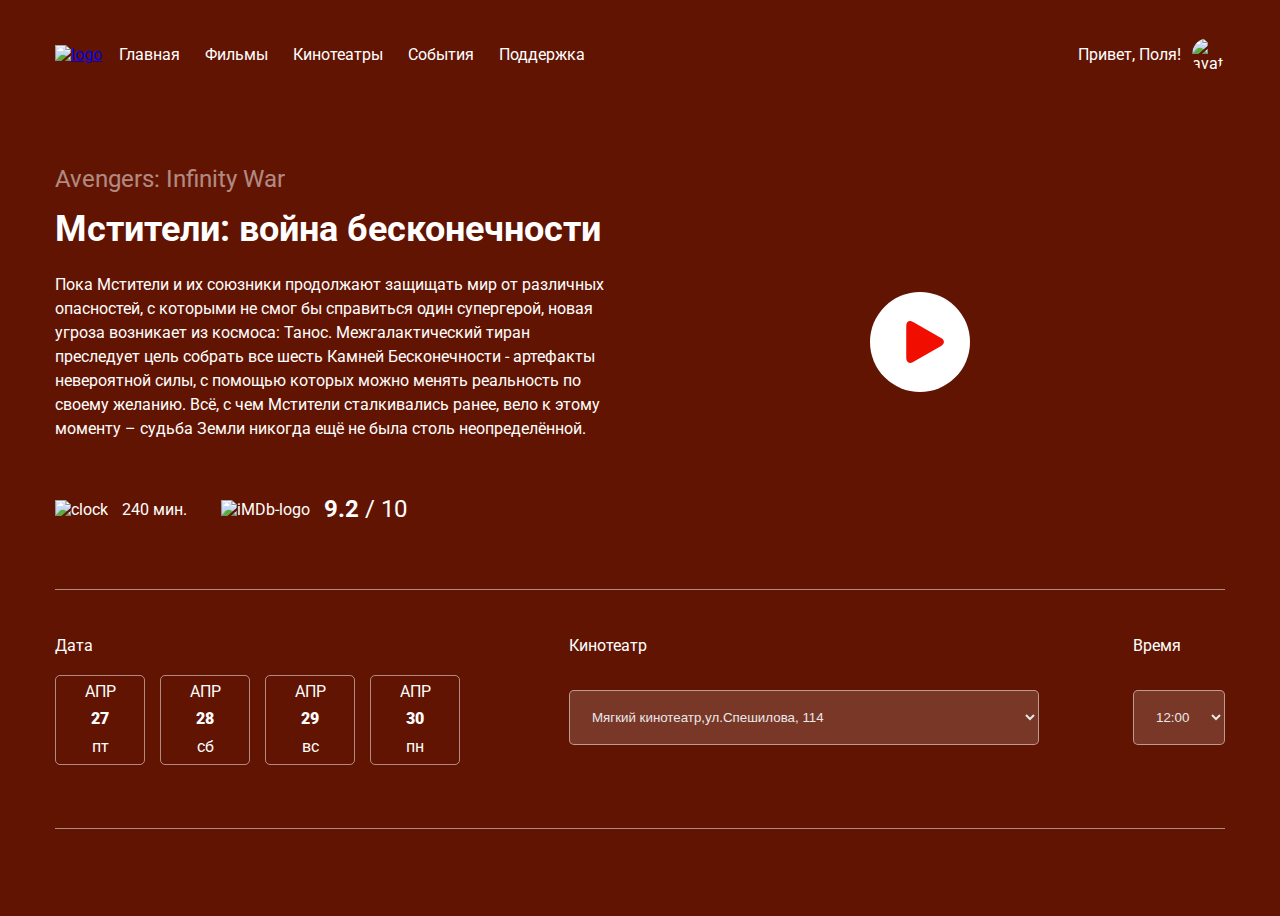
==== Кинотеатр/index.html @ 3fa56721 "Создали проект, написали код для шапки" ====
<!DOCTYPE html>
<html lang="en">
<head>
	<meta charset="UTF-8">
    <meta name="viewport" content="width=device-width, initial-scale=1.0">
    <title>Online Cinema</title>
    <link rel="stylesheet" href="CSS/style.css">
    <link rel="stylesheet" href="CSS/Normalize.css">
    <link rel="preconnect" href="https://fonts.googleapis.com">
    <link rel="preconnect" href="https://fonts.gstatic.com" crossorigin>
    <link href="https://fonts.googleapis.com/css2?family=Roboto&display=swap" rel="stylesheet">
</head>
<body>
    <header class="header">
        <div class="navbar container">
	    <a href="/">
                <img src="IMG/logo.png" alt="logo">
            </a>

            <nav class="nav">
                <ul class="menu">
                    <li class="menu-item">
                    	<a href="#" class="menu-link">Главная</a>
                    </li>
                    <li class="menu-item">
                    	<a href="#" class="menu-link">Фильмы</a>
                    </li>
                    <li class="menu-item">
                    	<a href="#" class="menu-link">Кинотеатры</a>
                    </li>
                    <li class="menu-item">
                    	<a href="#" class="menu-link">События</a>
                    </li>
                    <li class="menu-item">
                    	<a href="#" class="menu-link">Поддержка</a>
                    </li>
                </ul>
            </nav>
            <div class="user">
            	<span class="">Привет, Поля!</span>
                <img class="avatar"src="IMG/мой_фотыч.jpg" alt="avatar">
            </div>
	</div>
	<!-- /.navbar -->
	<div class="film container">
	    <div class="film-info">
	        <small class="film-title-small"> Avengers: Infinity War</small>
		<h1 class="film-title">Мстители: война бесконечности</h1>
		<p  class="film-description">
		    Пока Мстители и их союзники продолжают защищать мир от различных опасностей, с которыми не смог бы справиться один супергерой, новая угроза возникает из космоса: Танос. Межгалактический тиран преследует цель собрать все шесть Камней Бесконечности - артефакты невероятной силы, с помощью которых можно менять реальность по своему желанию. Всё, с чем Мстители сталкивались ранее, вело к этому моменту – судьба Земли никогда ещё не была столь неопределённой.
		</p>
		<div class="film-details">
		    <div class="time">
			<img src="IMG/clock.svg" alt="clock" class="time-icon"/>
			<span class="time-counter">240 мин.</span>
		    </div>
		    <div class="rating">
			<img src="IMG/iMBb.png" alt="iMDb-logo" class="rating-icon">
			<span class="rating-counter">
			<strong class="rating-current">9.2</strong> / 10
			</span>
		    </div>
		</div>
	    </div>
	    <!-- /.film-info -->

	    <a href="#" class="film-trailer">
		<svg width="100" height="100" viewBox="0 0 100 100" fill="none" xmlns="http://www.w3.org/2000/svg">
<circle cx="50" cy="50" r="50" fill="white"/>
<g clip-path="url(#clip0_1_158)">
<path d="M43.0758 30.0033C39.3071 27.8416 36.2518 29.6125 36.2518 33.9556V66.0059C36.2518 70.3533 39.3071 72.1219 43.0758 69.9623L71.0893 53.8967C74.8592 51.7342 74.8592 48.2306 71.0893 46.0686L43.0758 30.0033Z" fill="#F20D01"/>
</g>
<defs>
<clipPath id="clip0_1_158">
<rect width="41.8013" height="41.8013" fill="white" transform="translate(34.1837 29.0816)"/>
</clipPath>
</defs>
</svg>

	    </a>
	</div>
	<!-- /.film -->
	<div class="session container">
	    <div class="session-date">
			<span class="session-label">Дата</span>
			<div class="session-date-block">
				<div class="session-date-item">
					<span class="session-month">АПР</span>
					<span class="session-day">27</span>
					<span class="session-week">пт</span>
				</div>
				<div class="session-date-item">
					<span class="session-month">АПР</span>
					<span class="session-day">28</span>
					<span class="session-week">сб</span>
				</div>
				<div class="session-date-item">
					<span class="session-month">АПР</span>
					<span class="session-day">29</span>
					<span class="session-week">вс</span>
				</div>
				<div class="session-date-item">
					<span class="session-month">АПР</span>
					<span class="session-day">30</span>
					<span class="session-week">пн</span>
				</div>
			</div>
		</div>
		<!-- /.date -->
		<div class="session-sinema">
			<span class="session-label">Кинотеатр</span>
			<select class="select select-cinema" name="cinema">
				<option value="Мягкий кинотеатр,ул.Спешилова, 114">
					Мягкий кинотеатр,ул.Спешилова, 114
				</option>
				<option value="Киномакс, ул. Мира, 41/1">
					Киномакс, ул. Мира, 41/1
				</option>
				<option value=" 7D Avatar, ш. Космонавтов, 162Б">
                    7D Avatar, ш. Космонавтов, 162Б
				</option>
			</select>
		</div>
		<!-- /.sinema -->
		<div class="session-time">
			<span class="session-label">Время</span>
			<select class="select select-time" name="time">
				<option value="12:00">12:00</option>
				<option value="16:30">16:30</option>
				<option value="17:30">17:30</option>
				<option value="22:00">22:00</option>
			</select>
		</div>
		<!-- /.session-time -->
	</div>
	<!-- /.session -->
    </header>
</body>
</html>
---- Кинотеатр/CSS/style.css ----
* {
    box-sizing: border-box;
}

body {
    background-color: #621402;
    font-family: 'Roboto', sans-serif;
    color: #fff;
}
.container {
    max-width: 1170px;
    margin: auto;
}
.header {
    min-height: 100vh;
    background: linear-gradient(180deg, rgba(98, 20, 2, 0.31) 0%, #621402 85.62%),
    url('../IMG/bg.jpg') no-repeat center top / cover;
}
.navbar {
    display: flex;
    align-items: center;
    padding-top: 30px;
    padding-bottom: 30px;
}
.menu {
    list-style-type: none;
    display: flex;
    margin: 0;
    padding-left: 17px;
}
.menu-item {
    margin-right: 25px;
}
.menu-link {
    text-decoration: none;
    color: white
}
.user {
    margin-left: auto;
    color: #fff;
    display: flex;
    align-items: center;
}
.avatar{
    width: 33px;
    height: 33px;
    border-radius: 50%;
    margin-left: 11px;
}
.film {
    margin-top: 60px;
    color: #fff;
}
.film-title-small {
    opacity: 0.5;
    font-size: 24px;
    line-height: 150%;
}
.film-title {
    font-size: 36px;
    line-height: 42px;
    margin-top: 11px;
    margin-bottom: 23px;
}
.film-description {
    font-size: 16px;
    line-height: 150%;
    max-width: 560px;
}
.film {
    display: flex;
    align-items: center;
}
.film-trailer{
    margin: auto;
}
.film-details{
    margin-top: 50px;
    display: flex;
    align-items: center;
}
.time {
    display: flex;
    align-items: center;
}
.time-icon {
    margin-right: 14px;
}
.rating{
    display: flex;
    align-items: center;
    margin-left: 34px;
}
.rating-counter{
    font-size: 24px;
    line-height: 150%;
}
.rating-icon {
    margin-right: 14px;
}
.session {
    margin-top: 62px;
    padding-top: 46px;
    padding-bottom: 63px;
    border-top: 1px solid rgba(255, 255, 255, 0.5);
    border-bottom: 1px solid rgba(255, 255, 255, 0.5);
    display: flex;
    justify-content: space-between;
    align-items: flex-start;
}
.session-label {
    display: block;
    margin-bottom: 20px;
}
.session-date-block {
    display: flex;
}
.session-date-item {
    cursor: pointer;
    display: flex;
    flex-direction: column;
    border: 1px solid rgba(255, 255, 255, 0.5);
    border-radius: 5px;
    text-align: center;
    width: 90px;
    height: 90px;
    align-items: center;
    justify-content: center;
    margin-right: 15px;
    transition: background-color 0.3s;
}
.session-month {
    font-size: 16px;
    line-height: 19px;
}
.session-day {
    font-weight: 900;
    font-style: 30px;
    line-height: 35px;
}
.session-week {
    font-style: 19px;
    line-height: 22px;
}
.session-date-item:hover {
    background-color: #fe8e05;
    color: #621402;
}
.select:hover {
    color: #d4d4d4;
}
.select {
    background: rgba(255, 255, 255, 0.15);
    border: 1px solid rgba(255, 255, 255, 0.5);
    border-radius: 5px;
    color: #e9e9e9;
    padding: 18px;
    cursor: pointer;
    margin-top: 15px;
}
.select-cinema {
    min-width: 470px;
}
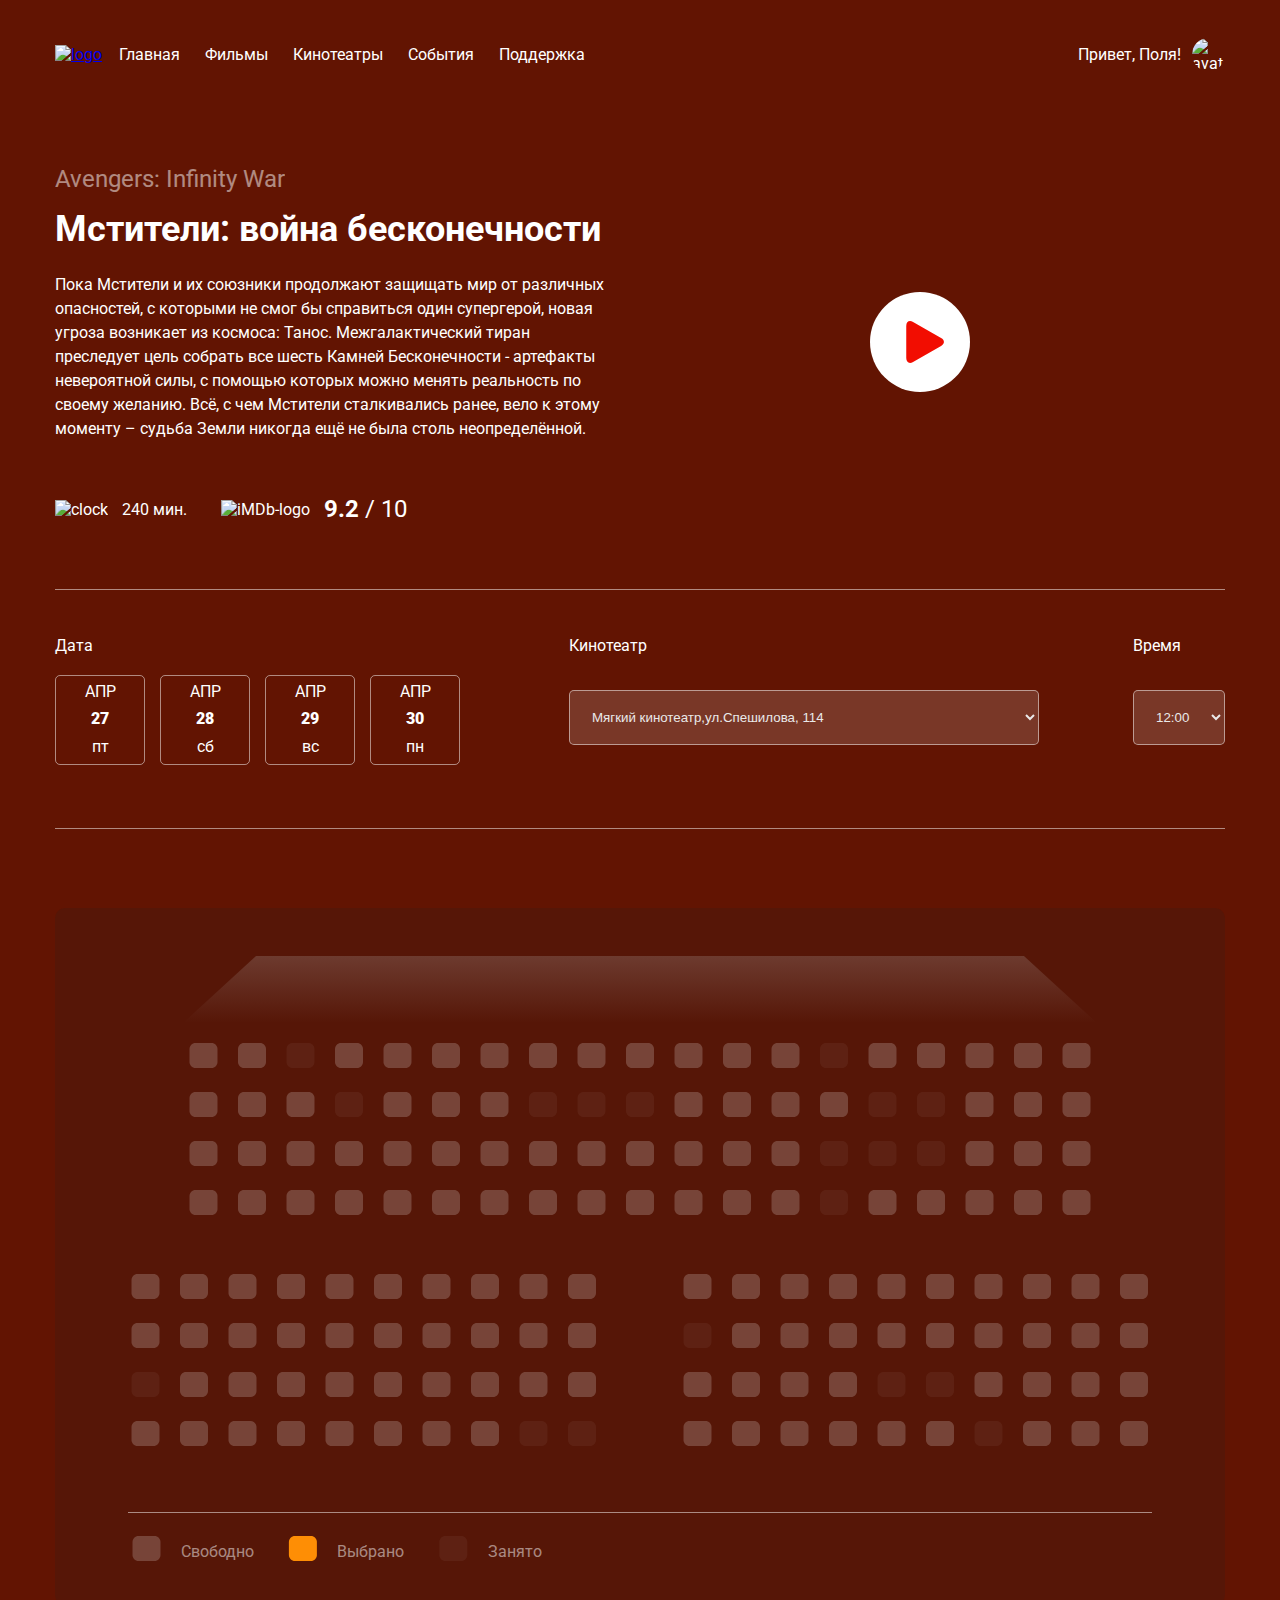
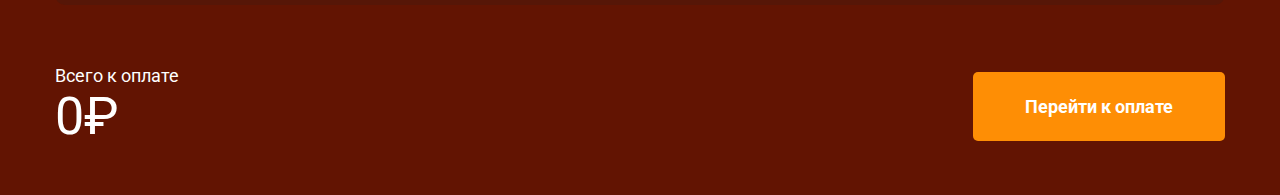
==== commit 39a439d6: "Add files via upload" ====
--- a/Кинотеатр/index.html
+++ b/Кинотеатр/index.html
@@ -14,7 +14,7 @@
     <header class="header">
         <div class="navbar container">
 	    <a href="/">
-                <img src="IMG/logo.png" alt="logo">
+                <img src="IMG/logo.svg" alt="logo">
             </a>
 
             <nav class="nav">
@@ -135,5 +135,221 @@
 	</div>
 	<!-- /.session -->
     </header>
+	<div class="scheme container">
+		<svg class="scheme-svg" width="1170" height="600" viewBox="0 0 1170 600" fill="none" xmlns="http://www.w3.org/2000/svg">
+			<path class="light" d="M128 115L201.04 48H968.96L1042 115H128Z" fill="url(#paint0_linear_13_374)" />
+			<line x1="76" y1="43" x2="1094" y2="43" />
+			<path d="M140.5 135C137.186 135 134.5 137.686 134.5 141V154C134.5 157.314 137.186 160 140.5 	160H156.5C159.814 160 162.5 157.314 162.5 154V141C162.5 137.686 159.814 135 156.5 135H140.5Z" />
+			<path d="M189 135C185.686 135 183 137.686 183 141V154C183 157.314 185.686 160 189 160H205C208.314 160 211 157.314 211 154V141C211 137.686 208.314 135 205 135H189Z" />
+			<path class="booked" d="M237.5 135C234.186 135 231.5 137.686 231.5 141V154C231.5 157.314 234.186 160 237.5 160H253.5C256.814 160 259.5 157.314 259.5 154V141C259.5 137.686 256.814 135 253.5 135H237.5Z" />
+			<path d="M286 135C282.686 135 280 137.686 280 141V154C280 157.314 282.686 160 286 160H302C305.314 160 308 157.314 308 154V141C308 137.686 305.314 135 302 135H286Z" />
+			<path d="M334.5 135C331.186 135 328.5 137.686 328.5 141V154C328.5 157.314 331.186 160 334.5 160H350.5C353.814 160 356.5 157.314 356.5 154V141C356.5 137.686 353.814 135 350.5 135H334.5Z" />
+			<path d="M383 135C379.686 135 377 137.686 377 141V154C377 157.314 379.686 160 383 160H399C402.314 160 405 157.314 405 154V141C405 137.686 402.314 135 399 135H383Z" />
+			<path d="M431.5 135C428.186 135 425.5 137.686 425.5 141V154C425.5 157.314 428.186 160 431.5 160H447.5C450.814 160 453.5 157.314 453.5 154V141C453.5 137.686 450.814 135 447.5 135H431.5Z" />
+			<path d="M480 135C476.686 135 474 137.686 474 141V154C474 157.314 476.686 160 480 160H496C499.314 160 502 157.314 502 154V141C502 137.686 499.314 135 496 135H480Z" />
+			<path d="M528.5 135C525.186 135 522.5 137.686 522.5 141V154C522.5 157.314 525.186 160 528.5 160H544.5C547.814 160 550.5 157.314 550.5 154V141C550.5 137.686 547.814 135 544.5 135H528.5Z" />
+			<path d="M577 135C573.686 135 571 137.686 571 141V154C571 157.314 573.686 160 577 160H593C596.314 160 599 157.314 599 154V141C599 137.686 596.314 135 593 135H577Z" />
+			<path d="M625.5 135C622.186 135 619.5 137.686 619.5 141V154C619.5 157.314 622.186 160 625.5 160H641.5C644.814 160 647.5 157.314 647.5 154V141C647.5 137.686 644.814 135 641.5 135H625.5Z" />
+			<path d="M674 135C670.686 135 668 137.686 668 141V154C668 157.314 670.686 160 674 160H690C693.314 160 696 157.314 696 154V141C696 137.686 693.314 135 690 135H674Z" />
+			<path d="M722.5 135C719.186 135 716.5 137.686 716.5 141V154C716.5 157.314 719.186 160 722.5 160H738.5C741.814 160 744.5 157.314 744.5 154V141C744.5 137.686 741.814 135 738.5 135H722.5Z" />
+			<path class="booked" d="M771 135C767.686 135 765 137.686 765 141V154C765 157.314 767.686 160 771 160H787C790.314 160 793 157.314 793 154V141C793 137.686 790.314 135 787 135H771Z" />
+			<path d="M819.5 135C816.186 135 813.5 137.686 813.5 141V154C813.5 157.314 816.186 160 819.5 160H835.5C838.814 160 841.5 157.314 841.5 154V141C841.5 137.686 838.814 135 835.5 135H819.5Z" />
+			<path d="M868 135C864.686 135 862 137.686 862 141V154C862 157.314 864.686 160 868 160H884C887.314 160 890 157.314 890 154V141C890 137.686 887.314 135 884 135H868Z" />
+			<path d="M916.5 135C913.186 135 910.5 137.686 910.5 141V154C910.5 157.314 913.186 160 916.5 160H932.5C935.814 160 938.5 157.314 938.5 154V141C938.5 137.686 935.814 135 932.5 135H916.5Z" />
+			<path d="M965 135C961.686 135 959 137.686 959 141V154C959 157.314 961.686 160 965 160H981C984.314 160 987 157.314 987 154V141C987 137.686 984.314 135 981 135H965Z" />
+			<path d="M1013.5 135C1010.19 135 1007.5 137.686 1007.5 141V154C1007.5 157.314 1010.19 160 1013.5 160H1029.5C1032.81 160 1035.5 157.314 1035.5 154V141C1035.5 137.686 1032.81 135 1029.5 135H1013.5Z" />
+			<path d="M140.5 184C137.186 184 134.5 186.686 134.5 190V203C134.5 206.314 137.186 209 140.5 209H156.5C159.814 209 162.5 206.314 162.5 203V190C162.5 186.686 159.814 184 156.5 184H140.5Z" />
+			<path d="M189 184C185.686 184 183 186.686 183 190V203C183 206.314 185.686 209 189 209H205C208.314 209 211 206.314 211 203V190C211 186.686 208.314 184 205 184H189Z" />
+			<path d="M237.5 184C234.186 184 231.5 186.686 231.5 190V203C231.5 206.314 234.186 209 237.5 209H253.5C256.814 209 259.5 206.314 259.5 203V190C259.5 186.686 256.814 184 253.5 184H237.5Z" />
+			<path class="booked" d="M286 184C282.686 184 280 186.686 280 190V203C280 206.314 282.686 209 286 209H302C305.314 209 308 206.314 308 203V190C308 186.686 305.314 184 302 184H286Z" />
+			<path d="M334.5 184C331.186 184 328.5 186.686 328.5 190V203C328.5 206.314 331.186 209 334.5 209H350.5C353.814 209 356.5 206.314 356.5 203V190C356.5 186.686 353.814 184 350.5 184H334.5Z" />
+			<path d="M383 184C379.686 184 377 186.686 377 190V203C377 206.314 379.686 209 383 209H399C402.314 209 405 206.314 405 203V190C405 186.686 402.314 184 399 184H383Z" />
+			<path d="M431.5 184C428.186 184 425.5 186.686 425.5 190V203C425.5 206.314 428.186 209 431.5 209H447.5C450.814 209 453.5 206.314 453.5 203V190C453.5 186.686 450.814 184 447.5 184H431.5Z" />
+			<path class="booked" d="M480 184C476.686 184 474 186.686 474 190V203C474 206.314 476.686 209 480 209H496C499.314 209 502 206.314 502 203V190C502 186.686 499.314 184 496 184H480Z" />
+			<path class="booked" d="M528.5 184C525.186 184 522.5 186.686 522.5 190V203C522.5 206.314 525.186 209 528.5 209H544.5C547.814 209 550.5 206.314 550.5 203V190C550.5 186.686 547.814 184 544.5 184H528.5Z" />
+			<path class="booked" d="M577 184C573.686 184 571 186.686 571 190V203C571 206.314 573.686 209 577 209H593C596.314 209 599 206.314 599 203V190C599 186.686 596.314 184 593 184H577Z" />
+			<path d="M625.5 184C622.186 184 619.5 186.686 619.5 190V203C619.5 206.314 622.186 209 625.5 209H641.5C644.814 209 647.5 206.314 647.5 203V190C647.5 186.686 644.814 184 641.5 184H625.5Z" />
+			<path d="M674 184C670.686 184 668 186.686 668 190V203C668 206.314 670.686 209 674 209H690C693.314 209 696 206.314 696 203V190C696 186.686 693.314 184 690 184H674Z" />
+			<path d="M722.5 184C719.186 184 716.5 186.686 716.5 190V203C716.5 206.314 719.186 209 722.5 209H738.5C741.814 209 744.5 206.314 744.5 203V190C744.5 186.686 741.814 184 738.5 184H722.5Z" />
+			<path d="M771 184C767.686 184 765 186.686 765 190V203C765 206.314 767.686 209 771 209H787C790.314 209 793 206.314 793 203V190C793 186.686 790.314 184 787 184H771Z" />
+			<path class="booked" d="M819.5 184C816.186 184 813.5 186.686 813.5 190V203C813.5 206.314 816.186 209 819.5 209H835.5C838.814 209 841.5 206.314 841.5 203V190C841.5 186.686 838.814 184 835.5 184H819.5Z" />
+			<path class="booked" d="M868 184C864.686 184 862 186.686 862 190V203C862 206.314 864.686 209 868 209H884C887.314 209 890 206.314 890 203V190C890 186.686 887.314 184 884 184H868Z" />
+			<path d="M916.5 184C913.186 184 910.5 186.686 910.5 190V203C910.5 206.314 913.186 209 916.5 209H932.5C935.814 209 938.5 206.314 938.5 203V190C938.5 186.686 935.814 184 932.5 184H916.5Z" />
+			<path d="M965 184C961.686 184 959 186.686 959 190V203C959 206.314 961.686 209 965 209H981C984.314 209 987 206.314 987 203V190C987 186.686 984.314 184 981 184H965Z" />
+			<path d="M1013.5 184C1010.19 184 1007.5 186.686 1007.5 190V203C1007.5 206.314 1010.19 209 1013.5 209H1029.5C1032.81 209 1035.5 206.314 1035.5 203V190C1035.5 186.686 1032.81 184 1029.5 184H1013.5Z" />
+			<path d="M140.5 233C137.186 233 134.5 235.686 134.5 239V252C134.5 255.314 137.186 258 140.5 258H156.5C159.814 258 162.5 255.314 162.5 252V239C162.5 235.686 159.814 233 156.5 233H140.5Z" />
+			<path d="M189 233C185.686 233 183 235.686 183 239V252C183 255.314 185.686 258 189 258H205C208.314 258 211 255.314 211 252V239C211 235.686 208.314 233 205 233H189Z" />
+			<path d="M237.5 233C234.186 233 231.5 235.686 231.5 239V252C231.5 255.314 234.186 258 237.5 258H253.5C256.814 258 259.5 255.314 259.5 252V239C259.5 235.686 256.814 233 253.5 233H237.5Z" />
+			<path d="M286 233C282.686 233 280 235.686 280 239V252C280 255.314 282.686 258 286 258H302C305.314 258 308 255.314 308 252V239C308 235.686 305.314 233 302 233H286Z" />
+			<path d="M334.5 233C331.186 233 328.5 235.686 328.5 239V252C328.5 255.314 331.186 258 334.5 258H350.5C353.814 258 356.5 255.314 356.5 252V239C356.5 235.686 353.814 233 350.5 233H334.5Z" />
+			<path d="M383 233C379.686 233 377 235.686 377 239V252C377 255.314 379.686 258 383 258H399C402.314 258 405 255.314 405 252V239C405 235.686 402.314 233 399 233H383Z" />
+			<path d="M431.5 233C428.186 233 425.5 235.686 425.5 239V252C425.5 255.314 428.186 258 431.5 258H447.5C450.814 258 453.5 255.314 453.5 252V239C453.5 235.686 450.814 233 447.5 233H431.5Z" />
+			<path d="M480 233C476.686 233 474 235.686 474 239V252C474 255.314 476.686 258 480 258H496C499.314 258 502 255.314 502 252V239C502 235.686 499.314 233 496 233H480Z" />
+			<path d="M528.5 233C525.186 233 522.5 235.686 522.5 239V252C522.5 255.314 525.186 258 528.5 258H544.5C547.814 258 550.5 255.314 550.5 252V239C550.5 235.686 547.814 233 544.5 233H528.5Z" />
+			<path d="M577 233C573.686 233 571 235.686 571 239V252C571 255.314 573.686 258 577 258H593C596.314 258 599 255.314 599 252V239C599 235.686 596.314 233 593 233H577Z" />
+			<path d="M625.5 233C622.186 233 619.5 235.686 619.5 239V252C619.5 255.314 622.186 258 625.5 258H641.5C644.814 258 647.5 255.314 647.5 252V239C647.5 235.686 644.814 233 641.5 233H625.5Z" />
+			<path d="M674 233C670.686 233 668 235.686 668 239V252C668 255.314 670.686 258 674 258H690C693.314 258 696 255.314 696 252V239C696 235.686 693.314 233 690 233H674Z" />
+			<path d="M722.5 233C719.186 233 716.5 235.686 716.5 239V252C716.5 255.314 719.186 258 722.5 258H738.5C741.814 258 744.5 255.314 744.5 252V239C744.5 235.686 741.814 233 738.5 233H722.5Z" />
+			<path class="booked" d="M771 233C767.686 233 765 235.686 765 239V252C765 255.314 767.686 258 771 258H787C790.314 258 793 255.314 793 252V239C793 235.686 790.314 233 787 233H771Z" />
+			<path class="booked" d="M819.5 233C816.186 233 813.5 235.686 813.5 239V252C813.5 255.314 816.186 258 819.5 258H835.5C838.814 258 841.5 255.314 841.5 252V239C841.5 235.686 838.814 233 835.5 233H819.5Z" />
+			<path class="booked" d="M868 233C864.686 233 862 235.686 862 239V252C862 255.314 864.686 258 868 258H884C887.314 258 890 255.314 890 252V239C890 235.686 887.314 233 884 233H868Z" />
+			<path d="M916.5 233C913.186 233 910.5 235.686 910.5 239V252C910.5 255.314 913.186 258 916.5 258H932.5C935.814 258 938.5 255.314 938.5 252V239C938.5 235.686 935.814 233 932.5 233H916.5Z" />
+			<path d="M965 233C961.686 233 959 235.686 959 239V252C959 255.314 961.686 258 965 258H981C984.314 258 987 255.314 987 252V239C987 235.686 984.314 233 981 233H965Z" />
+			<path d="M1013.5 233C1010.19 233 1007.5 235.686 1007.5 239V252C1007.5 255.314 1010.19 258 1013.5 258H1029.5C1032.81 258 1035.5 255.314 1035.5 252V239C1035.5 235.686 1032.81 233 1029.5 233H1013.5Z" />
+			<path d="M140.5 282C137.186 282 134.5 284.686 134.5 288V301C134.5 304.314 137.186 307 140.5 307H156.5C159.814 307 162.5 304.314 162.5 301V288C162.5 284.686 159.814 282 156.5 282H140.5Z" />
+			<path d="M189 282C185.686 282 183 284.686 183 288V301C183 304.314 185.686 307 189 307H205C208.314 307 211 304.314 211 301V288C211 284.686 208.314 282 205 282H189Z" />
+			<path d="M237.5 282C234.186 282 231.5 284.686 231.5 288V301C231.5 304.314 234.186 307 237.5 307H253.5C256.814 307 259.5 304.314 259.5 301V288C259.5 284.686 256.814 282 253.5 282H237.5Z" />
+			<path d="M286 282C282.686 282 280 284.686 280 288V301C280 304.314 282.686 307 286 307H302C305.314 307 308 304.314 308 301V288C308 284.686 305.314 282 302 282H286Z" />
+			<path d="M334.5 282C331.186 282 328.5 284.686 328.5 288V301C328.5 304.314 331.186 307 334.5 307H350.5C353.814 307 356.5 304.314 356.5 301V288C356.5 284.686 353.814 282 350.5 282H334.5Z" />
+			<path d="M383 282C379.686 282 377 284.686 377 288V301C377 304.314 379.686 307 383 307H399C402.314 307 405 304.314 405 301V288C405 284.686 402.314 282 399 282H383Z" />
+			<path d="M431.5 282C428.186 282 425.5 284.686 425.5 288V301C425.5 304.314 428.186 307 431.5 307H447.5C450.814 307 453.5 304.314 453.5 301V288C453.5 284.686 450.814 282 447.5 282H431.5Z" />
+			<path d="M480 282C476.686 282 474 284.686 474 288V301C474 304.314 476.686 307 480 307H496C499.314 307 502 304.314 502 301V288C502 284.686 499.314 282 496 282H480Z" />
+			<path d="M528.5 282C525.186 282 522.5 284.686 522.5 288V301C522.5 304.314 525.186 307 528.5 307H544.5C547.814 307 550.5 304.314 550.5 301V288C550.5 284.686 547.814 282 544.5 282H528.5Z" />
+			<path d="M577 282C573.686 282 571 284.686 571 288V301C571 304.314 573.686 307 577 307H593C596.314 307 599 304.314 599 301V288C599 284.686 596.314 282 593 282H577Z" />
+			<path d="M625.5 282C622.186 282 619.5 284.686 619.5 288V301C619.5 304.314 622.186 307 625.5 307H641.5C644.814 307 647.5 304.314 647.5 301V288C647.5 284.686 644.814 282 641.5 282H625.5Z" />
+			<path d="M674 282C670.686 282 668 284.686 668 288V301C668 304.314 670.686 307 674 307H690C693.314 307 696 304.314 696 301V288C696 284.686 693.314 282 690 282H674Z" />
+			<path d="M722.5 282C719.186 282 716.5 284.686 716.5 288V301C716.5 304.314 719.186 307 722.5 307H738.5C741.814 307 744.5 304.314 744.5 301V288C744.5 284.686 741.814 282 738.5 282H722.5Z" />
+			<path class="booked" d="M771 282C767.686 282 765 284.686 765 288V301C765 304.314 767.686 307 771 307H787C790.314 307 793 304.314 793 301V288C793 284.686 790.314 282 787 282H771Z" />
+			<path d="M819.5 282C816.186 282 813.5 284.686 813.5 288V301C813.5 304.314 816.186 307 819.5 307H835.5C838.814 307 841.5 304.314 841.5 301V288C841.5 284.686 838.814 282 835.5 282H819.5Z" />
+			<path d="M868 282C864.686 282 862 284.686 862 288V301C862 304.314 864.686 307 868 307H884C887.314 307 890 304.314 890 301V288C890 284.686 887.314 282 884 282H868Z" />
+			<path d="M916.5 282C913.186 282 910.5 284.686 910.5 288V301C910.5 304.314 913.186 307 916.5 307H932.5C935.814 307 938.5 304.314 938.5 301V288C938.5 284.686 935.814 282 932.5 282H916.5Z" />
+			<path d="M965 282C961.686 282 959 284.686 959 288V301C959 304.314 961.686 307 965 307H981C984.314 307 987 304.314 987 301V288C987 284.686 984.314 282 981 282H965Z" />
+			<path d="M1013.5 282C1010.19 282 1007.5 284.686 1007.5 288V301C1007.5 304.314 1010.19 307 1013.5 307H1029.5C1032.81 307 1035.5 304.314 1035.5 301V288C1035.5 284.686 1032.81 282 1029.5 282H1013.5Z" />
+			<path d="M82.5 366C79.1863 366 76.5 368.686 76.5 372V385C76.5 388.314 79.1863 391 82.5 391H98.5C101.814 391 104.5 388.314 104.5 385V372C104.5 368.686 101.814 366 98.5 366H82.5Z" />
+			<path d="M131 366C127.686 366 125 368.686 125 372V385C125 388.314 127.686 391 131 391H147C150.314 391 153 388.314 153 385V372C153 368.686 150.314 366 147 366H131Z" />
+			<path d="M179.5 366C176.186 366 173.5 368.686 173.5 372V385C173.5 388.314 176.186 391 179.5 391H195.5C198.814 391 201.5 388.314 201.5 385V372C201.5 368.686 198.814 366 195.5 366H179.5Z" />
+			<path d="M228 366C224.686 366 222 368.686 222 372V385C222 388.314 224.686 391 228 391H244C247.314 391 250 388.314 250 385V372C250 368.686 247.314 366 244 366H228Z" />
+			<path d="M276.5 366C273.186 366 270.5 368.686 270.5 372V385C270.5 388.314 273.186 391 276.5 391H292.5C295.814 391 298.5 388.314 298.5 385V372C298.5 368.686 295.814 366 292.5 366H276.5Z" />
+			<path d="M325 366C321.686 366 319 368.686 319 372V385C319 388.314 321.686 391 325 391H341C344.314 391 347 388.314 347 385V372C347 368.686 344.314 366 341 366H325Z" />
+			<path d="M373.5 366C370.186 366 367.5 368.686 367.5 372V385C367.5 388.314 370.186 391 373.5 391H389.5C392.814 391 395.5 388.314 395.5 385V372C395.5 368.686 392.814 366 389.5 366H373.5Z" />
+			<path d="M422 366C418.686 366 416 368.686 416 372V385C416 388.314 418.686 391 422 391H438C441.314 391 444 388.314 444 385V372C444 368.686 441.314 366 438 366H422Z" />
+			<path d="M470.5 366C467.186 366 464.5 368.686 464.5 372V385C464.5 388.314 467.186 391 470.5 391H486.5C489.814 391 492.5 388.314 492.5 385V372C492.5 368.686 489.814 366 486.5 366H470.5Z" />
+			<path d="M519 366C515.686 366 513 368.686 513 372V385C513 388.314 515.686 391 519 391H535C538.314 391 541 388.314 541 385V372C541 368.686 538.314 366 535 366H519Z" />
+			<path d="M82.5 415C79.1863 415 76.5 417.686 76.5 421V434C76.5 437.314 79.1863 440 82.5 440H98.5C101.814 440 104.5 437.314 104.5 434V421C104.5 417.686 101.814 415 98.5 415H82.5Z" />
+			<path d="M131 415C127.686 415 125 417.686 125 421V434C125 437.314 127.686 440 131 440H147C150.314 440 153 437.314 153 434V421C153 417.686 150.314 415 147 415H131Z" />
+			<path d="M179.5 415C176.186 415 173.5 417.686 173.5 421V434C173.5 437.314 176.186 440 179.5 440H195.5C198.814 440 201.5 437.314 201.5 434V421C201.5 417.686 198.814 415 195.5 415H179.5Z" />
+			<path d="M228 415C224.686 415 222 417.686 222 421V434C222 437.314 224.686 440 228 440H244C247.314 440 250 437.314 250 434V421C250 417.686 247.314 415 244 415H228Z" />
+			<path d="M276.5 415C273.186 415 270.5 417.686 270.5 421V434C270.5 437.314 273.186 440 276.5 440H292.5C295.814 440 298.5 437.314 298.5 434V421C298.5 417.686 295.814 415 292.5 415H276.5Z" />
+			<path d="M325 415C321.686 415 319 417.686 319 421V434C319 437.314 321.686 440 325 440H341C344.314 440 347 437.314 347 434V421C347 417.686 344.314 415 341 415H325Z" />
+			<path d="M373.5 415C370.186 415 367.5 417.686 367.5 421V434C367.5 437.314 370.186 440 373.5 440H389.5C392.814 440 395.5 437.314 395.5 434V421C395.5 417.686 392.814 415 389.5 415H373.5Z" />
+			<path d="M422 415C418.686 415 416 417.686 416 421V434C416 437.314 418.686 440 422 440H438C441.314 440 444 437.314 444 434V421C444 417.686 441.314 415 438 415H422Z" />
+			<path d="M470.5 415C467.186 415 464.5 417.686 464.5 421V434C464.5 437.314 467.186 440 470.5 440H486.5C489.814 440 492.5 437.314 492.5 434V421C492.5 417.686 489.814 415 486.5 415H470.5Z" />
+			<path d="M519 415C515.686 415 513 417.686 513 421V434C513 437.314 515.686 440 519 440H535C538.314 440 541 437.314 541 434V421C541 417.686 538.314 415 535 415H519Z" />
+			<path class="booked" d="M82.5 464C79.1863 464 76.5 466.686 76.5 470V483C76.5 486.314 79.1863 489 82.5 489H98.5C101.814 489 104.5 486.314 104.5 483V470C104.5 466.686 101.814 464 98.5 464H82.5Z" />
+			<path d="M131 464C127.686 464 125 466.686 125 470V483C125 486.314 127.686 489 131 489H147C150.314 489 153 486.314 153 483V470C153 466.686 150.314 464 147 464H131Z" />
+			<path d="M179.5 464C176.186 464 173.5 466.686 173.5 470V483C173.5 486.314 176.186 489 179.5 489H195.5C198.814 489 201.5 486.314 201.5 483V470C201.5 466.686 198.814 464 195.5 464H179.5Z" />
+			<path d="M228 464C224.686 464 222 466.686 222 470V483C222 486.314 224.686 489 228 489H244C247.314 489 250 486.314 250 483V470C250 466.686 247.314 464 244 464H228Z" />
+			<path d="M276.5 464C273.186 464 270.5 466.686 270.5 470V483C270.5 486.314 273.186 489 276.5 489H292.5C295.814 489 298.5 486.314 298.5 483V470C298.5 466.686 295.814 464 292.5 464H276.5Z" />
+			<path d="M325 464C321.686 464 319 466.686 319 470V483C319 486.314 321.686 489 325 489H341C344.314 489 347 486.314 347 483V470C347 466.686 344.314 464 341 464H325Z" />
+			<path d="M373.5 464C370.186 464 367.5 466.686 367.5 470V483C367.5 486.314 370.186 489 373.5 489H389.5C392.814 489 395.5 486.314 395.5 483V470C395.5 466.686 392.814 464 389.5 464H373.5Z" />
+			<path d="M422 464C418.686 464 416 466.686 416 470V483C416 486.314 418.686 489 422 489H438C441.314 489 444 486.314 444 483V470C444 466.686 441.314 464 438 464H422Z" />
+			<path d="M470.5 464C467.186 464 464.5 466.686 464.5 470V483C464.5 486.314 467.186 489 470.5 489H486.5C489.814 489 492.5 486.314 492.5 483V470C492.5 466.686 489.814 464 486.5 464H470.5Z" />
+			<path d="M519 464C515.686 464 513 466.686 513 470V483C513 486.314 515.686 489 519 489H535C538.314 489 541 486.314 541 483V470C541 466.686 538.314 464 535 464H519Z" />
+			<path d="M82.5 513C79.1863 513 76.5 515.686 76.5 519V532C76.5 535.314 79.1863 538 82.5 538H98.5C101.814 538 104.5 535.314 104.5 532V519C104.5 515.686 101.814 513 98.5 513H82.5Z" />
+			<path d="M131 513C127.686 513 125 515.686 125 519V532C125 535.314 127.686 538 131 538H147C150.314 538 153 535.314 153 532V519C153 515.686 150.314 513 147 513H131Z" />
+			<path d="M179.5 513C176.186 513 173.5 515.686 173.5 519V532C173.5 535.314 176.186 538 179.5 538H195.5C198.814 538 201.5 535.314 201.5 532V519C201.5 515.686 198.814 513 195.5 513H179.5Z" />
+			<path d="M228 513C224.686 513 222 515.686 222 519V532C222 535.314 224.686 538 228 538H244C247.314 538 250 535.314 250 532V519C250 515.686 247.314 513 244 513H228Z" />
+			<path d="M276.5 513C273.186 513 270.5 515.686 270.5 519V532C270.5 535.314 273.186 538 276.5 538H292.5C295.814 538 298.5 535.314 298.5 532V519C298.5 515.686 295.814 513 292.5 513H276.5Z" />
+			<path d="M325 513C321.686 513 319 515.686 319 519V532C319 535.314 321.686 538 325 538H341C344.314 538 347 535.314 347 532V519C347 515.686 344.314 513 341 513H325Z" />
+			<path d="M373.5 513C370.186 513 367.5 515.686 367.5 519V532C367.5 535.314 370.186 538 373.5 538H389.5C392.814 538 395.5 535.314 395.5 532V519C395.5 515.686 392.814 513 389.5 513H373.5Z" />
+			<path d="M422 513C418.686 513 416 515.686 416 519V532C416 535.314 418.686 538 422 538H438C441.314 538 444 535.314 444 532V519C444 515.686 441.314 513 438 513H422Z" />
+			<path class="booked" d="M470.5 513C467.186 513 464.5 515.686 464.5 519V532C464.5 535.314 467.186 538 470.5 538H486.5C489.814 538 492.5 535.314 492.5 532V519C492.5 515.686 489.814 513 486.5 513H470.5Z" />
+			<path class="booked" d="M519 513C515.686 513 513 515.686 513 519V532C513 535.314 515.686 538 519 538H535C538.314 538 541 535.314 541 532V519C541 515.686 538.314 513 535 513H519Z" />
+			<path d="M634.5 366C631.186 366 628.5 368.686 628.5 372V385C628.5 388.314 631.186 391 634.5 391H650.5C653.814 391 656.5 388.314 656.5 385V372C656.5 368.686 653.814 366 650.5 366H634.5Z" />
+			<path d="M683 366C679.686 366 677 368.686 677 372V385C677 388.314 679.686 391 683 391H699C702.314 391 705 388.314 705 385V372C705 368.686 702.314 366 699 366H683Z" />
+			<path d="M731.5 366C728.186 366 725.5 368.686 725.5 372V385C725.5 388.314 728.186 391 731.5 391H747.5C750.814 391 753.5 388.314 753.5 385V372C753.5 368.686 750.814 366 747.5 366H731.5Z" />
+			<path d="M780 366C776.686 366 774 368.686 774 372V385C774 388.314 776.686 391 780 391H796C799.314 391 802 388.314 802 385V372C802 368.686 799.314 366 796 366H780Z" />
+			<path d="M828.5 366C825.186 366 822.5 368.686 822.5 372V385C822.5 388.314 825.186 391 828.5 391H844.5C847.814 391 850.5 388.314 850.5 385V372C850.5 368.686 847.814 366 844.5 366H828.5Z" />
+			<path d="M877 366C873.686 366 871 368.686 871 372V385C871 388.314 873.686 391 877 391H893C896.314 391 899 388.314 899 385V372C899 368.686 896.314 366 893 366H877Z" />
+			<path d="M925.5 366C922.186 366 919.5 368.686 919.5 372V385C919.5 388.314 922.186 391 925.5 391H941.5C944.814 391 947.5 388.314 947.5 385V372C947.5 368.686 944.814 366 941.5 366H925.5Z" />
+			<path d="M974 366C970.686 366 968 368.686 968 372V385C968 388.314 970.686 391 974 391H990C993.314 391 996 388.314 996 385V372C996 368.686 993.314 366 990 366H974Z" />
+			<path d="M1022.5 366C1019.19 366 1016.5 368.686 1016.5 372V385C1016.5 388.314 1019.19 391 1022.5 391H1038.5C1041.81 391 1044.5 388.314 1044.5 385V372C1044.5 368.686 1041.81 366 1038.5 366H1022.5Z" />
+			<path d="M1071 366C1067.69 366 1065 368.686 1065 372V385C1065 388.314 1067.69 391 1071 391H1087C1090.31 391 1093 388.314 1093 385V372C1093 368.686 1090.31 366 1087 366H1071Z" />
+			<path class="booked" d="M634.5 415C631.186 415 628.5 417.686 628.5 421V434C628.5 437.314 631.186 440 634.5 440H650.5C653.814 440 656.5 437.314 656.5 434V421C656.5 417.686 653.814 415 650.5 415H634.5Z" />
+			<path d="M683 415C679.686 415 677 417.686 677 421V434C677 437.314 679.686 440 683 440H699C702.314 440 705 437.314 705 434V421C705 417.686 702.314 415 699 415H683Z" />
+			<path d="M731.5 415C728.186 415 725.5 417.686 725.5 421V434C725.5 437.314 728.186 440 731.5 440H747.5C750.814 440 753.5 437.314 753.5 434V421C753.5 417.686 750.814 415 747.5 415H731.5Z" />
+			<path d="M780 415C776.686 415 774 417.686 774 421V434C774 437.314 776.686 440 780 440H796C799.314 440 802 437.314 802 434V421C802 417.686 799.314 415 796 415H780Z" />
+			<path d="M828.5 415C825.186 415 822.5 417.686 822.5 421V434C822.5 437.314 825.186 440 828.5 440H844.5C847.814 440 850.5 437.314 850.5 434V421C850.5 417.686 847.814 415 844.5 415H828.5Z" />
+			<path d="M877 415C873.686 415 871 417.686 871 421V434C871 437.314 873.686 440 877 440H893C896.314 440 899 437.314 899 434V421C899 417.686 896.314 415 893 415H877Z" />
+			<path d="M925.5 415C922.186 415 919.5 417.686 919.5 421V434C919.5 437.314 922.186 440 925.5 440H941.5C944.814 440 947.5 437.314 947.5 434V421C947.5 417.686 944.814 415 941.5 415H925.5Z" />
+			<path d="M974 415C970.686 415 968 417.686 968 421V434C968 437.314 970.686 440 974 440H990C993.314 440 996 437.314 996 434V421C996 417.686 993.314 415 990 415H974Z" />
+			<path d="M1022.5 415C1019.19 415 1016.5 417.686 1016.5 421V434C1016.5 437.314 1019.19 440 1022.5 440H1038.5C1041.81 440 1044.5 437.314 1044.5 434V421C1044.5 417.686 1041.81 415 1038.5 415H1022.5Z" />
+			<path d="M1071 415C1067.69 415 1065 417.686 1065 421V434C1065 437.314 1067.69 440 1071 440H1087C1090.31 440 1093 437.314 1093 434V421C1093 417.686 1090.31 415 1087 415H1071Z" />
+			<path d="M634.5 464C631.186 464 628.5 466.686 628.5 470V483C628.5 486.314 631.186 489 634.5 489H650.5C653.814 489 656.5 486.314 656.5 483V470C656.5 466.686 653.814 464 650.5 464H634.5Z" />
+			<path d="M683 464C679.686 464 677 466.686 677 470V483C677 486.314 679.686 489 683 489H699C702.314 489 705 486.314 705 483V470C705 466.686 702.314 464 699 464H683Z" />
+			<path d="M731.5 464C728.186 464 725.5 466.686 725.5 470V483C725.5 486.314 728.186 489 731.5 489H747.5C750.814 489 753.5 486.314 753.5 483V470C753.5 466.686 750.814 464 747.5 464H731.5Z" />
+			<path d="M780 464C776.686 464 774 466.686 774 470V483C774 486.314 776.686 489 780 489H796C799.314 489 802 486.314 802 483V470C802 466.686 799.314 464 796 464H780Z" />
+			<path class="booked" d="M828.5 464C825.186 464 822.5 466.686 822.5 470V483C822.5 486.314 825.186 489 828.5 489H844.5C847.814 489 850.5 486.314 850.5 483V470C850.5 466.686 847.814 464 844.5 464H828.5Z" />
+			<path class="booked" d="M877 464C873.686 464 871 466.686 871 470V483C871 486.314 873.686 489 877 489H893C896.314 489 899 486.314 899 483V470C899 466.686 896.314 464 893 464H877Z" />
+			<path d="M925.5 464C922.186 464 919.5 466.686 919.5 470V483C919.5 486.314 922.186 489 925.5 489H941.5C944.814 489 947.5 486.314 947.5 483V470C947.5 466.686 944.814 464 941.5 464H925.5Z" />
+			<path d="M974 464C970.686 464 968 466.686 968 470V483C968 486.314 970.686 489 974 489H990C993.314 489 996 486.314 996 483V470C996 466.686 993.314 464 990 464H974Z" />
+			<path d="M1022.5 464C1019.19 464 1016.5 466.686 1016.5 470V483C1016.5 486.314 1019.19 489 1022.5 489H1038.5C1041.81 489 1044.5 486.314 1044.5 483V470C1044.5 466.686 1041.81 464 1038.5 464H1022.5Z" />
+			<path d="M1071 464C1067.69 464 1065 466.686 1065 470V483C1065 486.314 1067.69 489 1071 489H1087C1090.31 489 1093 486.314 1093 483V470C1093 466.686 1090.31 464 1087 464H1071Z" />
+			<path d="M634.5 513C631.186 513 628.5 515.686 628.5 519V532C628.5 535.314 631.186 538 634.5 538H650.5C653.814 538 656.5 535.314 656.5 532V519C656.5 515.686 653.814 513 650.5 513H634.5Z" />
+			<path d="M683 513C679.686 513 677 515.686 677 519V532C677 535.314 679.686 538 683 538H699C702.314 538 705 535.314 705 532V519C705 515.686 702.314 513 699 513H683Z" />
+			<path d="M731.5 513C728.186 513 725.5 515.686 725.5 519V532C725.5 535.314 728.186 538 731.5 538H747.5C750.814 538 753.5 535.314 753.5 532V519C753.5 515.686 750.814 513 747.5 513H731.5Z" />
+			<path d="M780 513C776.686 513 774 515.686 774 519V532C774 535.314 776.686 538 780 538H796C799.314 538 802 535.314 802 532V519C802 515.686 799.314 513 796 513H780Z" />
+			<path d="M828.5 513C825.186 513 822.5 515.686 822.5 519V532C822.5 535.314 825.186 538 828.5 538H844.5C847.814 538 850.5 535.314 850.5 532V519C850.5 515.686 847.814 513 844.5 513H828.5Z" />
+			<path d="M877 513C873.686 513 871 515.686 871 519V532C871 535.314 873.686 538 877 538H893C896.314 538 899 535.314 899 532V519C899 515.686 896.314 513 893 513H877Z" />
+			<path class="booked" d="M925.5 513C922.186 513 919.5 515.686 919.5 519V532C919.5 535.314 922.186 538 925.5 538H941.5C944.814 538 947.5 535.314 947.5 532V519C947.5 515.686 944.814 513 941.5 513H925.5Z" />
+			<path d="M974 513C970.686 513 968 515.686 968 519V532C968 535.314 970.686 538 974 538H990C993.314 538 996 535.314 996 532V519C996 515.686 993.314 513 990 513H974Z" />
+			<path d="M1022.5 513C1019.19 513 1016.5 515.686 1016.5 519V532C1016.5 535.314 1019.19 538 1022.5 538H1038.5C1041.81 538 1044.5 535.314 1044.5 532V519C1044.5 515.686 1041.81 513 1038.5 513H1022.5Z" />
+			<path d="M1071 513C1067.69 513 1065 515.686 1065 519V532C1065 535.314 1067.69 538 1071 538H1087C1090.31 538 1093 535.314 1093 532V519C1093 515.686 1090.31 513 1087 513H1071Z" />
+
+			<defs>
+				<linearGradient id="paint0_linear_13_374" x1="585" y1="48" x2="585" y2="115" gradientUnits="userSpaceOnUse">
+					<stop stop-color="#C4C4C4" stop-opacity="0.21" />
+					<stop offset="1" stop-color="#C4C4C4" stop-opacity="0" />
+				</linearGradient>
+			</defs>
+		</svg>
+		<div class="legend">
+			<div class="legend-free l-label">
+				<svg width="38" height="32" viewBox="0 0 38 32" fill="none" xmlns="http://www.w3.org/2000/svg">
+					<path d="M10.5 1C7.18629 1 4.5 3.68629 4.5 7V20C4.5 23.3137 7.18629 26 10.5 26H26.5C29.8137 26 32.5 23.3137 32.5 20V7C32.5
+					3.68629 29.8137 1 26.5 1H10.5Z" />
+				</svg>
+				<span class="legend-text">Свободно</span>
+			</div>
+			<div class="legend-active l-label">
+				<svg width="38" height="32" viewBox="0 0 38 32" 
+					 fill="none" xmlns="http://www.w3.org/2000/svg">
+					<path class="active"
+						  d="M10.8906 1C7.57692 1 4.89062 3.68629 4.89062 
+						  7V20C4.89062 23.3137 7.57692 26 10.8906 26H26.8906C30.2043 
+						  26 32.8906 23.3137 32.8906 20V7C32.8906 3.68629 30.2043 
+						  1 26.8906 1H10.8906Z"
+					/>
+				</svg>
+				<span class="legend-active">Выбрано</span>
+			</div>
+			<div class="legend-brooked l-label">
+				<svg width="39" height="32" viewBox="0 0 39 32" 
+					 fill="none" xmlns="http://www.w3.org/2000/svg">
+					
+					<path class="booked"
+						  d="M11.3125 1C7.99879 1 5.3125 3.68629 5.3125 7V20C5.3125 
+						  23.3137 7.99879 26 11.3125 26H27.3125C30.6262 26 33.3125 
+						  23.3137 33.3125 20V7C33.3125 3.68629 30.6262 1 27.3125 
+						  1H11.3125Z"
+					/>
+				</svg>
+				<span class="legend-booked ">Занято</span>
+			</div>
+		</div>
+		<!-- /.legend -->
+    </div>
+    <!-- /.scheme -->
+	<div class="price container">
+		
+		<div class="price-tag"><span class="price-label">Всего к оплате</span>
+		<span class="price-total">0</span><span class="ruble">₽</span></div>
+		<!-- /.price-tag -->
+
+		<a href="#" class="button button-pay">Перейти к оплате</a>
+	</div>
+	<!-- /.price -->
+
+	<script src="js/scripts.js"></script>
 </body>
 </html>--- a/Кинотеатр/CSS/style.css
+++ b/Кинотеатр/CSS/style.css
@@ -14,7 +14,7 @@
 .header {
     min-height: 100vh;
     background: linear-gradient(180deg, rgba(98, 20, 2, 0.31) 0%, #621402 85.62%),
-    url('../IMG/bg.jpg') no-repeat center top / cover;
+    url('../IMG/bg.png') no-repeat center top / cover;
 }
 .navbar {
     display: flex;
@@ -160,4 +160,77 @@
 }
 .select-cinema {
     min-width: 470px;
-}+}
+.scheme {
+    margin-bottom: 40px;
+    background: rgba(36, 36, 36, 0.18);
+    border-radius: 10px;
+}
+.scheme path:not(.light) {
+    fill: rgba(255, 255, 255, 0.2);
+}
+.scheme path:not(.light, .booked, .active):hover {
+    fill: rgba(255, 255, 255, 0.5);
+    cursor: pointer;
+}
+.scheme path.booked {
+    fill: rgba(255, 255, 255, 0.05);
+    cursor: not-allowed;
+}
+.scheme path.active{
+    fill: #fe8e05;
+}
+.scheme path.active:hover {
+    fill: rgba(254, 142, 5, 0.57);
+    cursor: pointer;
+}
+.legend {
+    display: flex;
+    align-items: center;
+    border-top: 1px solid rgba(255, 255, 255, 0.5);
+    max-width: 1024px;
+    margin: auto;
+    padding-top: 22px;
+    padding-bottom: 38px;
+}
+.l-label {
+    display: flex;
+    align-items: center;
+    margin-right: 30px;
+    color: rgba(255, 255, 255, 0.5);
+}
+.legend svg{
+    margin-right: 15px;
+}
+.price {
+    padding-top: 20px;
+    padding-bottom: 40px;
+    display: flex;
+    align-items: center;
+    justify-content: space-between;
+}
+.price-label {
+    display: block;
+    font-size: 18px;
+    line-height: 21px;
+}
+.price-tag{
+    font-size: 52px;
+    line-height: 61px;
+}
+.button {
+    display: block;
+    background: #fe8e05;
+    border-radius: 5px;
+    text-decoration: none;
+    color: #fff;
+    font-weight: bold;
+    font-size: 18px;
+    line-height: 21px;
+    padding: 24px 52px;
+    transition: background-color 0.3s;
+}
+    .button:hover {
+        background: rgba(254, 142, 5, 0.7);
+        color: rgba(255, 255, 255, 0.9);
+    }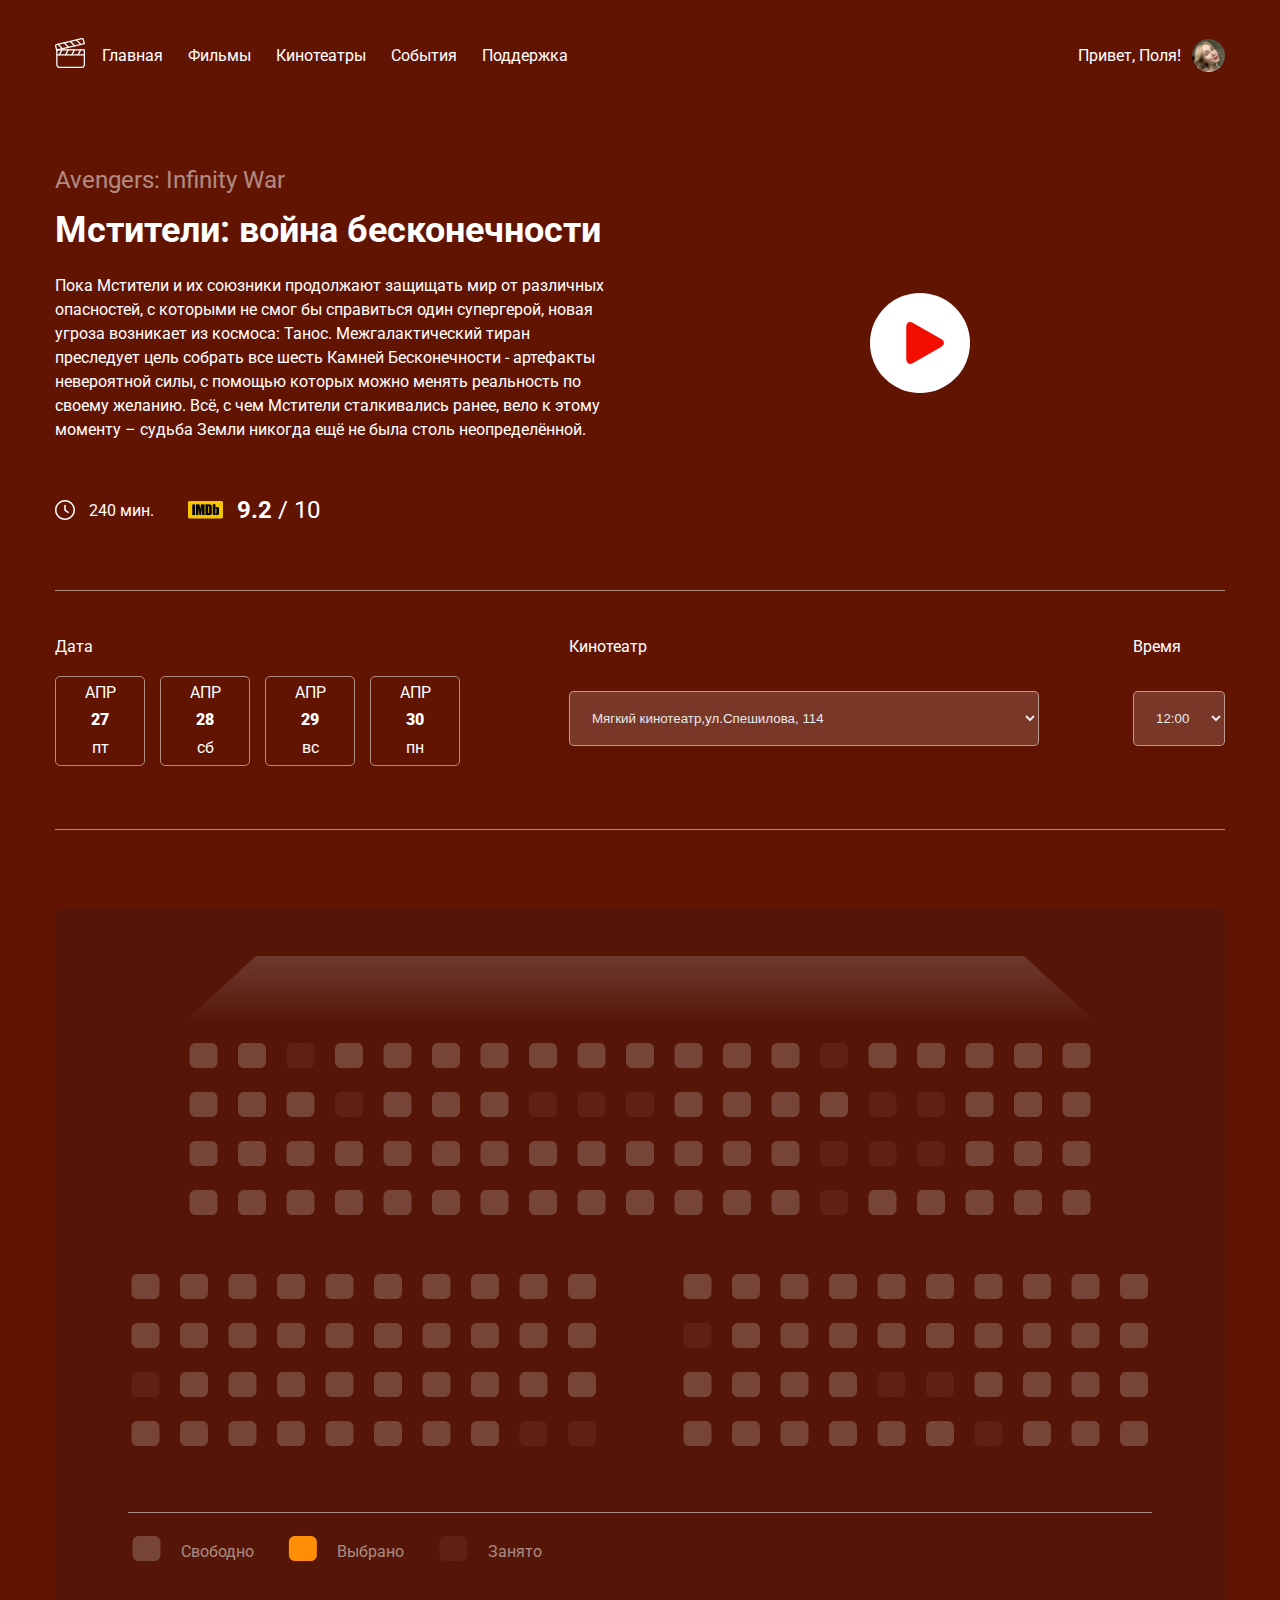
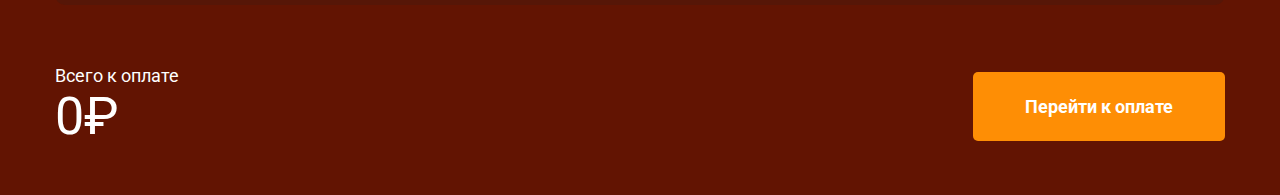
==== commit b7e8f904: "Update index.html" ====
--- a/Кинотеатр/index.html
+++ b/Кинотеатр/index.html
@@ -14,7 +14,7 @@
     <header class="header">
         <div class="navbar container">
 	    <a href="/">
-                <img src="IMG/logo.svg" alt="logo">
+                <img src="img/logo.svg" alt="logo">
             </a>
 
             <nav class="nav">
@@ -38,7 +38,7 @@
             </nav>
             <div class="user">
             	<span class="">Привет, Поля!</span>
-                <img class="avatar"src="IMG/мой_фотыч.jpg" alt="avatar">
+                <img class="avatar"src="img/мой_фотыч.jpg" alt="avatar">
             </div>
 	</div>
 	<!-- /.navbar -->
@@ -51,11 +51,11 @@
 		</p>
 		<div class="film-details">
 		    <div class="time">
-			<img src="IMG/clock.svg" alt="clock" class="time-icon"/>
+			<img src="img/clock.svg" alt="clock" class="time-icon"/>
 			<span class="time-counter">240 мин.</span>
 		    </div>
 		    <div class="rating">
-			<img src="IMG/iMBb.png" alt="iMDb-logo" class="rating-icon">
+			<img src="img/iMBb.png" alt="iMDb-logo" class="rating-icon">
 			<span class="rating-counter">
 			<strong class="rating-current">9.2</strong> / 10
 			</span>
@@ -352,4 +352,4 @@
 
 	<script src="js/scripts.js"></script>
 </body>
-</html>+</html>
